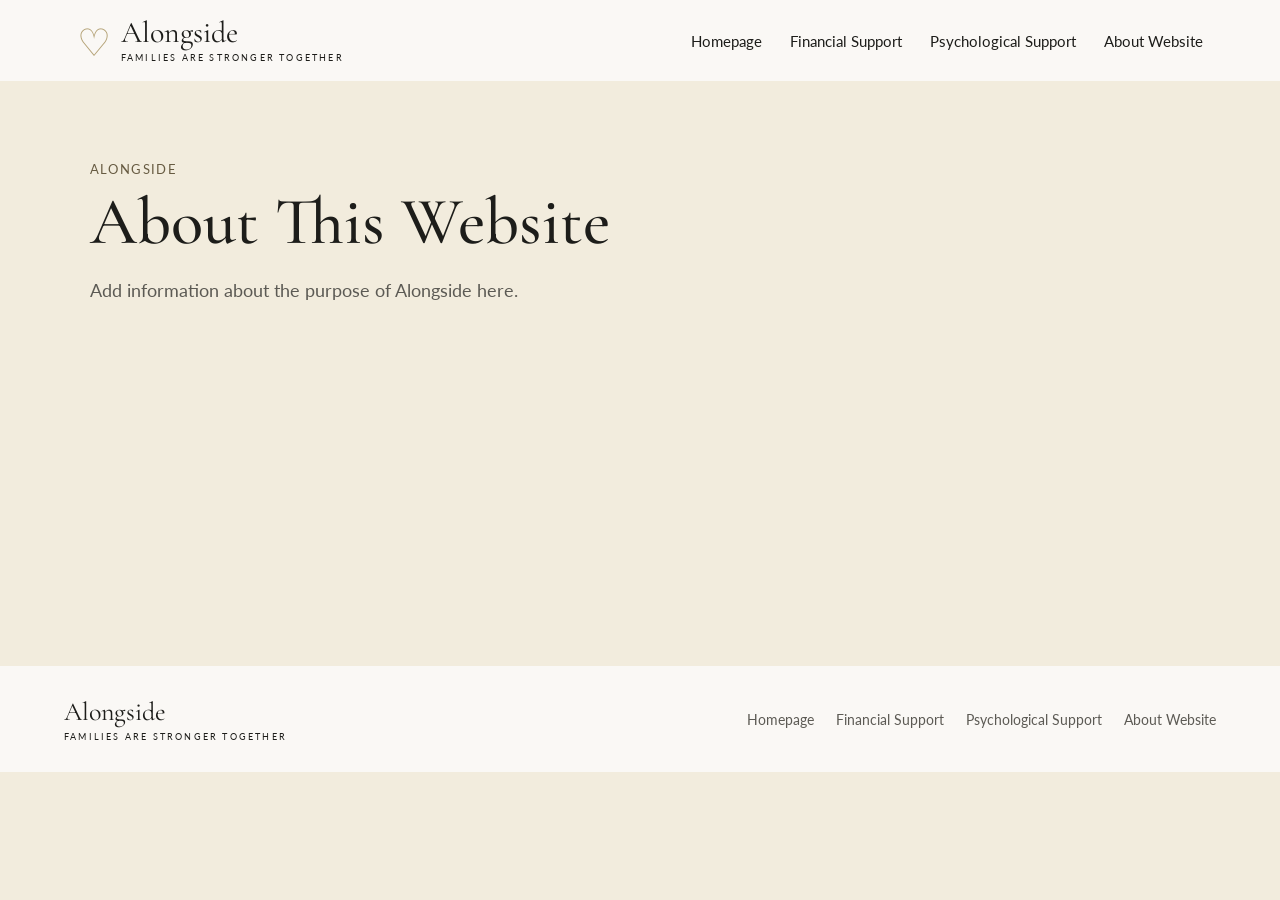
==== about.html @ 99bf8a8e "Add files via upload Add initial website files" ====
<!DOCTYPE html>
<html lang="en">
<head>
  <meta charset="UTF-8">
  <meta name="viewport" content="width=device-width, initial-scale=1.0">
  <title>About This Website | Alongside</title>
  <link rel="preconnect" href="https://fonts.googleapis.com">
  <link rel="preconnect" href="https://fonts.gstatic.com" crossorigin>
  <link href="https://fonts.googleapis.com/css2?family=Cormorant+Garamond:wght@400;500;600&family=Lato:wght@400;700&display=swap" rel="stylesheet">
  <link rel="stylesheet" href="styles.css">
</head>
<body>
  <header class="site-header">
    <a class="brand" href="index.html">
      <span class="brand-heart">♡</span>
      <span>
        <span class="brand-name">Alongside</span>
        <span class="brand-tagline">FAMILIES ARE STRONGER TOGETHER</span>
      </span>
    </a>
    <nav class="nav">
      <a href="index.html">Homepage</a>
      <a href="financial-support.html">Financial Support</a>
      <a href="psychological-support.html">Psychological Support</a>
      <a href="about.html">About Website</a>
    </nav>
  </header>

  <main>
    <section style="padding:80px 7%; min-height:65vh;">
      <p class="eyebrow">ALONGSIDE</p>
      <h1 style="max-width:850px;">About This Website</h1>
      <p class="intro">Add information about the purpose of Alongside here.</p>
    </section>
  </main>

  <footer>
    <div>
      <div class="footer-brand">Alongside</div>
      <div class="footer-tagline">FAMILIES ARE STRONGER TOGETHER</div>
    </div>
    <div class="footer-links">
      <a href="index.html">Homepage</a>
      <a href="financial-support.html">Financial Support</a>
      <a href="psychological-support.html">Psychological Support</a>
      <a href="about.html">About Website</a>
    </div>
  </footer>
</body>
</html>
---- styles.css ----
:root {
  --cream: #F2ECDD;
  --light: #FAF8F5;
  --green: #536B52;
  --gold: #B4A276;
  --text: #1D1D1A;
  --muted: #5C5A54;
  --quote: #EEE5D3;
}

* {
  box-sizing: border-box;
}

html {
  scroll-behavior: smooth;
}

body {
  margin: 0;
  color: var(--text);
  background: var(--cream);
  font-family: "Lato", Arial, sans-serif;
}

a {
  color: inherit;
}

.site-header {
  display: flex;
  align-items: center;
  justify-content: space-between;
  gap: 30px;
  padding: 18px 6%;
  background: var(--light);
}

.brand {
  display: flex;
  align-items: center;
  gap: 10px;
  text-decoration: none;
}

.brand-heart {
  color: var(--gold);
  font-size: 38px;
  line-height: 1;
}

.brand-name {
  display: block;
  font-family: "Cormorant Garamond", serif;
  font-size: 30px;
  line-height: 1;
}

.brand-tagline,
.footer-tagline {
  display: block;
  margin-top: 4px;
  font-size: 9px;
  letter-spacing: 2.2px;
}

.nav {
  display: flex;
  flex-wrap: wrap;
  gap: 28px;
}

.nav a {
  text-decoration: none;
  font-size: 15px;
}

.nav a:hover,
.nav a.active {
  color: var(--green);
}

.hero {
  display: grid;
  grid-template-columns: minmax(0, 1.05fr) minmax(0, 1fr);
  align-items: center;
  min-height: 560px;
}

.hero-image {
  height: 100%;
  min-height: 560px;
}

.image-placeholder {
  height: 100%;
  min-height: 560px;
  display: grid;
  place-items: center;
  padding: 30px;
  background:
    linear-gradient(rgba(255,255,255,.1), rgba(255,255,255,.1)),
    linear-gradient(135deg, #dce5e8, #a8bba6 50%, #d4b96d);
  color: rgba(29, 29, 26, .65);
  font-size: 16px;
}

.hero-copy {
  padding: 70px 8%;
}

.eyebrow {
  margin: 0 0 12px;
  color: #675b42;
  letter-spacing: 1.4px;
  font-size: 13px;
}

h1 {
  max-width: 650px;
  margin: 0 0 22px;
  font-family: "Cormorant Garamond", serif;
  font-size: clamp(48px, 5.2vw, 76px);
  font-weight: 500;
  line-height: .98;
}

.intro {
  max-width: 650px;
  margin-bottom: 28px;
  color: var(--muted);
  font-size: 18px;
  line-height: 1.6;
}

.primary-button {
  display: inline-block;
  padding: 14px 24px;
  border-radius: 999px;
  background: var(--green);
  color: white;
  text-decoration: none;
  font-weight: 700;
}

.resources {
  display: grid;
  grid-template-columns: repeat(3, minmax(0, 1fr));
  gap: 20px;
  padding: 34px 5%;
}

.resource-card {
  display: block;
  min-width: 0;
  padding: 30px;
  border-radius: 18px;
  background: var(--light);
  text-decoration: none;
  transition: transform .2s ease, box-shadow .2s ease;
}

.resource-card:hover {
  transform: translateY(-3px);
  box-shadow: 0 10px 28px rgba(0,0,0,.07);
}

.icon-circle {
  width: 62px;
  height: 62px;
  display: grid;
  place-items: center;
  margin-bottom: 18px;
  border-radius: 50%;
  background: var(--cream);
}

.icon-circle svg {
  width: 34px;
  height: 34px;
  fill: none;
  stroke: var(--gold);
  stroke-width: 2.3;
  stroke-linecap: round;
  stroke-linejoin: round;
}

.resource-card h2 {
  margin: 0 0 10px;
  font-size: 21px;
}

.resource-card p {
  min-height: 72px;
  margin: 0 0 18px;
  color: var(--muted);
  line-height: 1.55;
}

.card-link {
  color: var(--green);
  font-weight: 700;
}

.quote-section {
  display: grid;
  grid-template-columns: 1.4fr .8fr;
  gap: 40px;
  align-items: center;
  padding: 62px 6%;
  background: var(--quote);
}

.quote-mark {
  height: 34px;
  color: var(--gold);
  font-family: Georgia, serif;
  font-size: 70px;
  line-height: 1;
}

blockquote {
  margin: 0;
  font-family: "Cormorant Garamond", serif;
  font-size: clamp(28px, 3vw, 42px);
  font-style: italic;
  line-height: 1.25;
}

.quote-credit {
  margin-top: 24px;
  font-size: 11px;
  letter-spacing: 3px;
}

.hope-note {
  display: flex;
  flex-direction: column;
  align-items: center;
  color: var(--gold);
  font-family: "Cormorant Garamond", serif;
  font-size: 34px;
  font-style: italic;
  line-height: 1.1;
  text-align: center;
}

footer {
  display: flex;
  justify-content: space-between;
  gap: 30px;
  padding: 30px 5%;
  background: var(--light);
}

.footer-brand {
  font-family: "Cormorant Garamond", serif;
  font-size: 26px;
}

.footer-links {
  display: flex;
  flex-wrap: wrap;
  gap: 22px;
  align-items: center;
}

.footer-links a {
  color: var(--muted);
  text-decoration: none;
  font-size: 14px;
}

@media (max-width: 850px) {
  .site-header {
    align-items: flex-start;
    flex-direction: column;
  }

  .nav {
    gap: 14px 20px;
  }

  .hero {
    grid-template-columns: 1fr;
  }

  .hero-image,
  .image-placeholder {
    min-height: 390px;
  }

  .hero-copy {
    padding: 48px 6%;
  }

  .resources {
    grid-template-columns: 1fr;
  }

  .resource-card p {
    min-height: auto;
  }

  .quote-section {
    grid-template-columns: 1fr;
  }

  .hope-note {
    align-items: flex-start;
    text-align: left;
  }

  footer {
    flex-direction: column;
  }
}

@media (max-width: 520px) {
  .site-header {
    padding: 16px 5%;
  }

  .brand-name {
    font-size: 26px;
  }

  .brand-tagline {
    font-size: 8px;
  }

  .nav {
    display: grid;
    grid-template-columns: 1fr 1fr;
    width: 100%;
  }

  h1 {
    font-size: 46px;
  }

  .intro {
    font-size: 16px;
  }

  .hero-image,
  .image-placeholder {
    min-height: 300px;
  }

  .resources {
    padding: 24px 5%;
  }

  .resource-card {
    padding: 24px;
  }
}
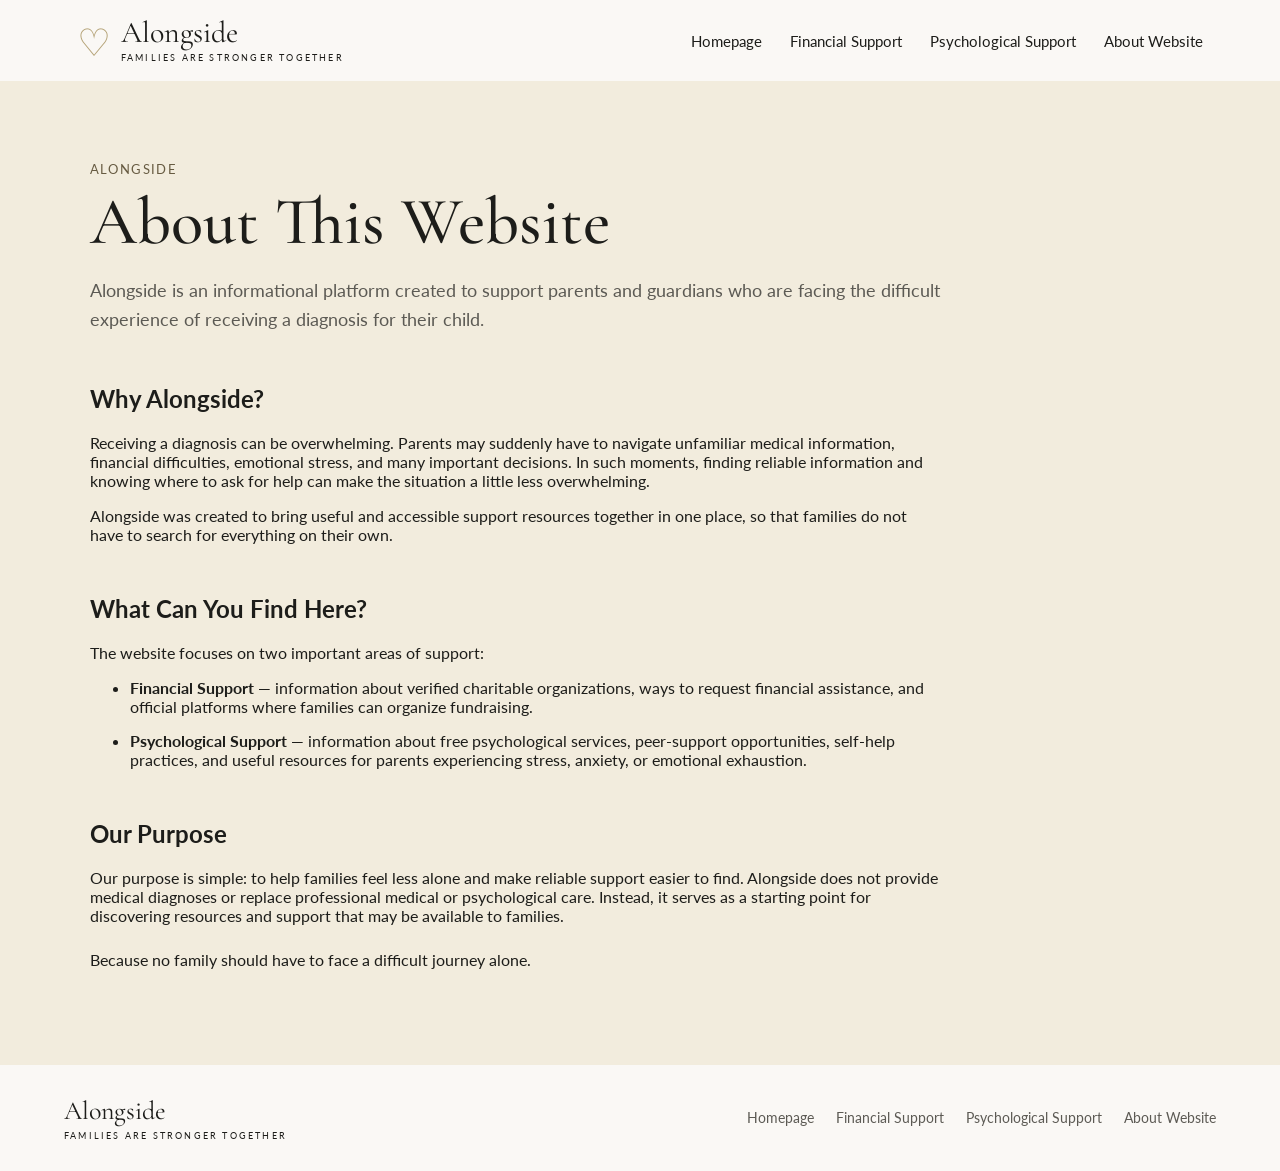
==== commit e93a176b: "Update about.html" ====
--- a/about.html
+++ b/about.html
@@ -26,13 +26,74 @@
     </nav>
   </header>
 
-  <main>
-    <section style="padding:80px 7%; min-height:65vh;">
-      <p class="eyebrow">ALONGSIDE</p>
-      <h1 style="max-width:850px;">About This Website</h1>
-      <p class="intro">Add information about the purpose of Alongside here.</p>
-    </section>
-  </main>
+ <main>
+  <section style="padding:80px 7%; min-height:65vh;">
+    <p class="eyebrow">ALONGSIDE</p>
+
+    <h1 style="max-width:850px;">About This Website</h1>
+
+    <p class="intro" style="max-width:850px;">
+      Alongside is an informational platform created to support parents and
+      guardians who are facing the difficult experience of receiving a
+      diagnosis for their child.
+    </p>
+
+    <div style="max-width:850px; margin-top:50px;">
+
+      <h2>Why Alongside?</h2>
+
+      <p>
+        Receiving a diagnosis can be overwhelming. Parents may suddenly have
+        to navigate unfamiliar medical information, financial difficulties,
+        emotional stress, and many important decisions. In such moments,
+        finding reliable information and knowing where to ask for help can
+        make the situation a little less overwhelming.
+      </p>
+
+      <p>
+        Alongside was created to bring useful and accessible support resources
+        together in one place, so that families do not have to search for
+        everything on their own.
+      </p>
+
+      <h2 style="margin-top:50px;">What Can You Find Here?</h2>
+
+      <p>
+        The website focuses on two important areas of support:
+      </p>
+
+      <ul>
+        <li>
+          <strong>Financial Support</strong> — information about verified
+          charitable organizations, ways to request financial assistance, and
+          official platforms where families can organize fundraising.
+        </li>
+
+        <li style="margin-top:15px;">
+          <strong>Psychological Support</strong> — information about free
+          psychological services, peer-support opportunities, self-help
+          practices, and useful resources for parents experiencing stress,
+          anxiety, or emotional exhaustion.
+        </li>
+      </ul>
+
+      <h2 style="margin-top:50px;">Our Purpose</h2>
+
+      <p>
+        Our purpose is simple: to help families feel less alone and make
+        reliable support easier to find. Alongside does not provide medical
+        diagnoses or replace professional medical or psychological care.
+        Instead, it serves as a starting point for discovering resources and
+        support that may be available to families.
+      </p>
+
+      <p style="margin-top:25px;">
+        Because no family should have to face a difficult journey alone.
+      </p>
+
+    </div>
+  </section>
+</main>
 
   <footer>
     <div>
--- a/styles.css
+++ b/styles.css
@@ -84,12 +84,24 @@
   display: grid;
   grid-template-columns: minmax(0, 1.05fr) minmax(0, 1fr);
   align-items: center;
+  gap: 40px;
   min-height: 560px;
+
+  padding: 10px 5% 35px;
 }
 
 .hero-image {
+  overflow: hidden;
+}
+
+.hero-image img {
+  width: 100%;
   height: 100%;
   min-height: 560px;
+  object-fit: cover;
+  display: block;
+
+  transform: scale(1.04) translate(2.5%, 2%);
 }
 
 .image-placeholder {
@@ -356,3 +368,236 @@
     padding: 24px;
   }
 }
+  /* --------------------------------
+   FINANCIAL SUPPORT PAGE
+----------------------------------- */
+
+.financial-hero {
+  padding: 90px 7% 65px;
+  text-align: center;
+}
+
+.financial-hero h1 {
+  max-width: 900px;
+  margin-left: auto;
+  margin-right: auto;
+}
+
+.financial-intro {
+  max-width: 760px;
+  margin: 0 auto;
+  color: var(--muted);
+  font-size: 18px;
+  line-height: 1.7;
+}
+
+
+/* RESOURCE CARDS */
+
+.support-resources {
+  display: grid;
+  grid-template-columns: repeat(3, minmax(0, 1fr));
+  gap: 22px;
+  padding: 10px 5% 70px;
+}
+
+.support-card {
+  display: flex;
+  flex-direction: column;
+  padding: 32px;
+  background: var(--light);
+  border-radius: 18px;
+  transition: transform 0.2s ease, box-shadow 0.2s ease;
+}
+
+.support-card:hover {
+  transform: translateY(-4px);
+  box-shadow: 0 10px 28px rgba(0, 0, 0, 0.07);
+}
+
+.support-icon {
+  width: 56px;
+  height: 56px;
+  display: grid;
+  place-items: center;
+  margin-bottom: 22px;
+
+  border-radius: 50%;
+
+  background: var(--cream);
+  color: var(--gold);
+
+  font-family: "Cormorant Garamond", serif;
+  font-size: 30px;
+  font-weight: 500;
+}
+
+.support-category {
+  margin: 0 0 8px;
+
+  color: var(--gold);
+
+  font-size: 10px;
+  font-weight: 700;
+  letter-spacing: 1.5px;
+}
+
+.support-card h2 {
+  margin: 0 0 14px;
+
+  font-family: "Cormorant Garamond", serif;
+  font-size: 30px;
+  font-weight: 600;
+}
+
+.support-card p:not(.support-category) {
+  margin: 0 0 25px;
+
+  color: var(--muted);
+
+  font-size: 15px;
+  line-height: 1.6;
+}
+
+.support-link {
+  margin-top: auto;
+
+  color: var(--green);
+
+  text-decoration: none;
+  font-weight: 700;
+}
+
+.support-link:hover {
+  text-decoration: underline;
+}
+
+
+/* INFORMATION BOX */
+
+.financial-note {
+  display: flex;
+  gap: 22px;
+
+  max-width: 1000px;
+
+  margin: 0 auto 75px;
+  padding: 30px;
+
+  background: #EEE5D3;
+  border-radius: 18px;
+}
+
+.note-icon {
+  flex-shrink: 0;
+
+  width: 42px;
+  height: 42px;
+
+  display: grid;
+  place-items: center;
+
+  border: 1px solid var(--gold);
+  border-radius: 50%;
+
+  color: var(--gold);
+
+  font-family: "Cormorant Garamond", serif;
+  font-size: 24px;
+}
+
+.financial-note h2 {
+  margin: 0 0 8px;
+
+  font-size: 19px;
+}
+
+.financial-note p {
+  margin: 0;
+
+  color: var(--muted);
+
+  line-height: 1.65;
+}
+
+
+/* CLOSING SECTION */
+
+.financial-closing {
+  padding: 70px 7%;
+
+  background: #EEE5D3;
+
+  text-align: center;
+}
+
+.financial-closing h2 {
+  max-width: 800px;
+
+  margin: 15px auto 0;
+
+  font-family: "Cormorant Garamond", serif;
+  font-size: 38px;
+  font-weight: 500;
+  line-height: 1.2;
+}
+
+
+/* TABLET */
+
+@media (max-width: 900px) {
+
+  .support-resources {
+    grid-template-columns: repeat(2, minmax(0, 1fr));
+  }
+
+  .financial-note {
+    margin-left: 5%;
+    margin-right: 5%;
+  }
+
+}
+
+
+/* PHONE */
+
+@media (max-width: 600px) {
+
+  .financial-hero {
+    padding: 60px 6% 40px;
+  }
+
+  .financial-hero h1 {
+    font-size: 44px;
+  }
+
+  .financial-intro {
+    font-size: 16px;
+  }
+
+  .support-resources {
+    grid-template-columns: 1fr;
+    padding: 10px 5% 50px;
+  }
+
+  .support-card {
+    padding: 26px;
+  }
+
+  .financial-note {
+    align-items: flex-start;
+
+    margin-bottom: 50px;
+    padding: 24px;
+  }
+
+  .financial-closing {
+    padding: 55px 7%;
+  }
+
+  .financial-closing h2 {
+    font-size: 31px;
+  }
+
+}
+
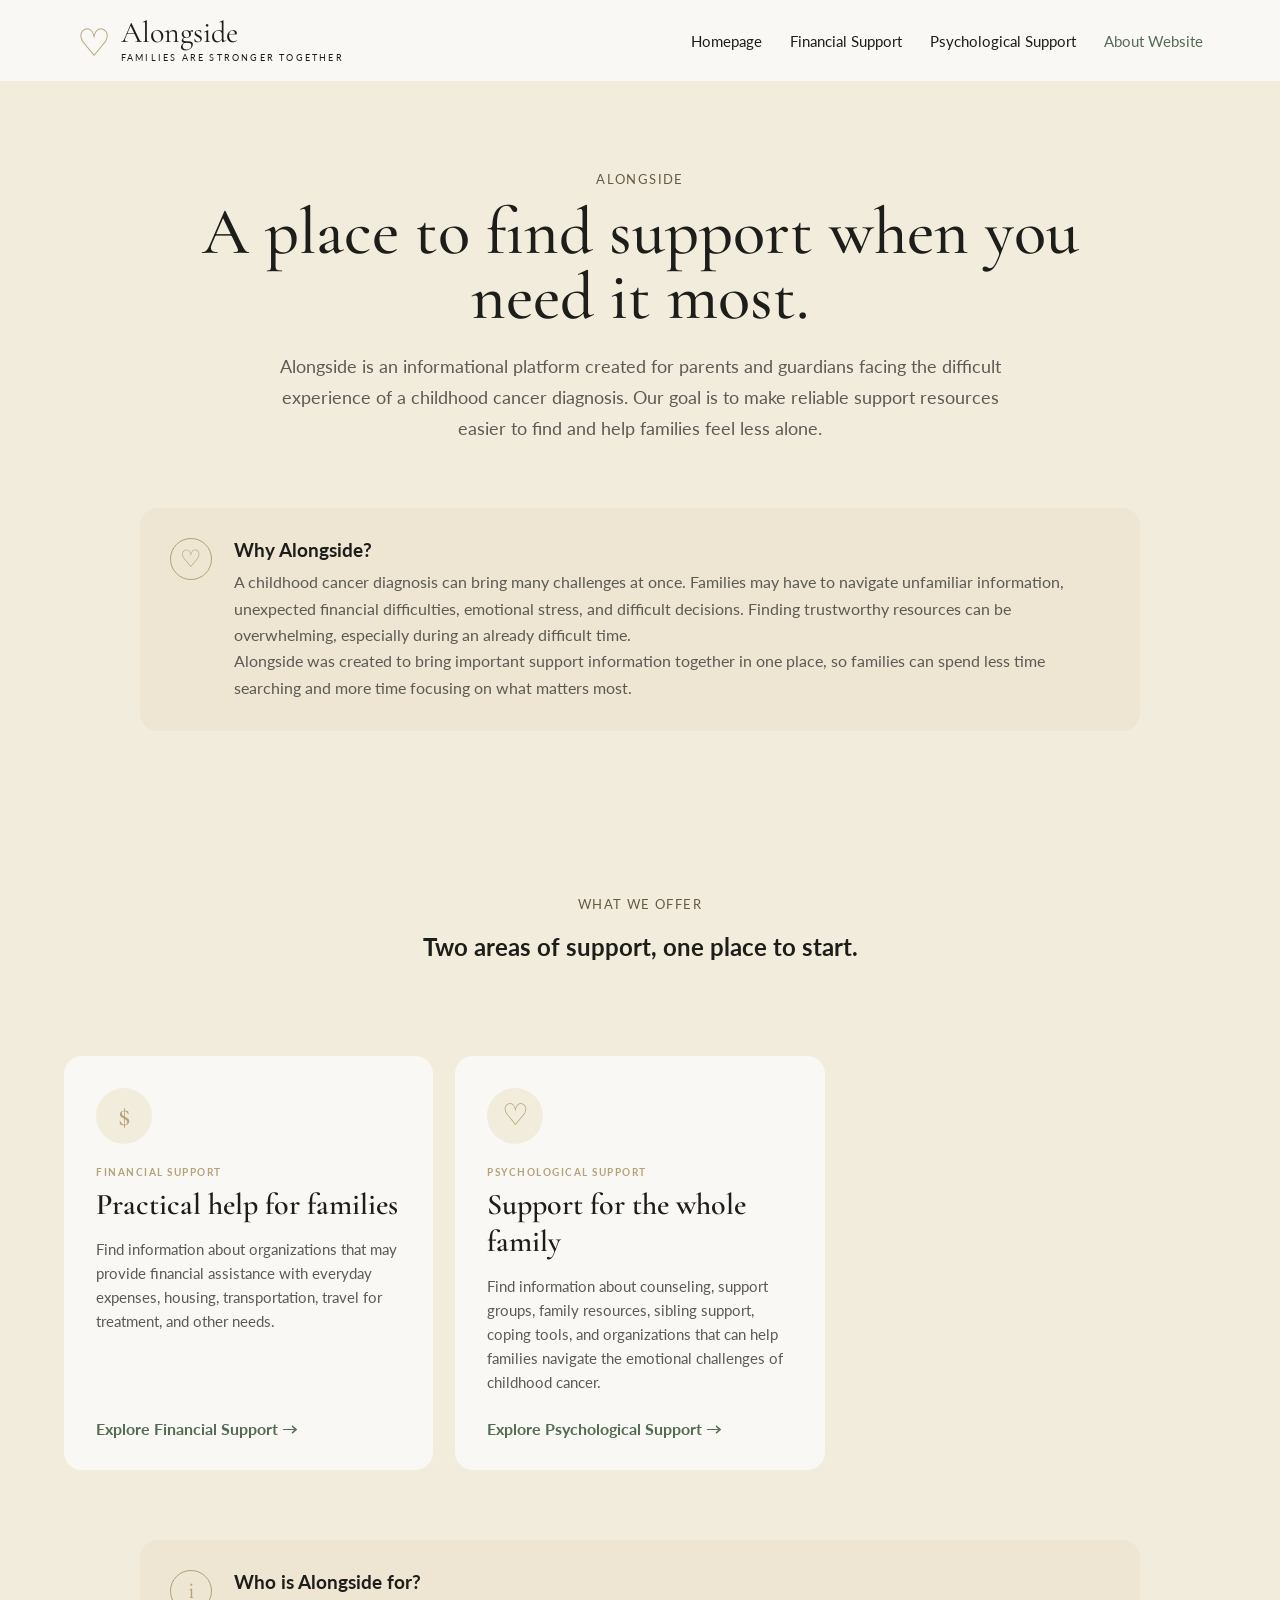
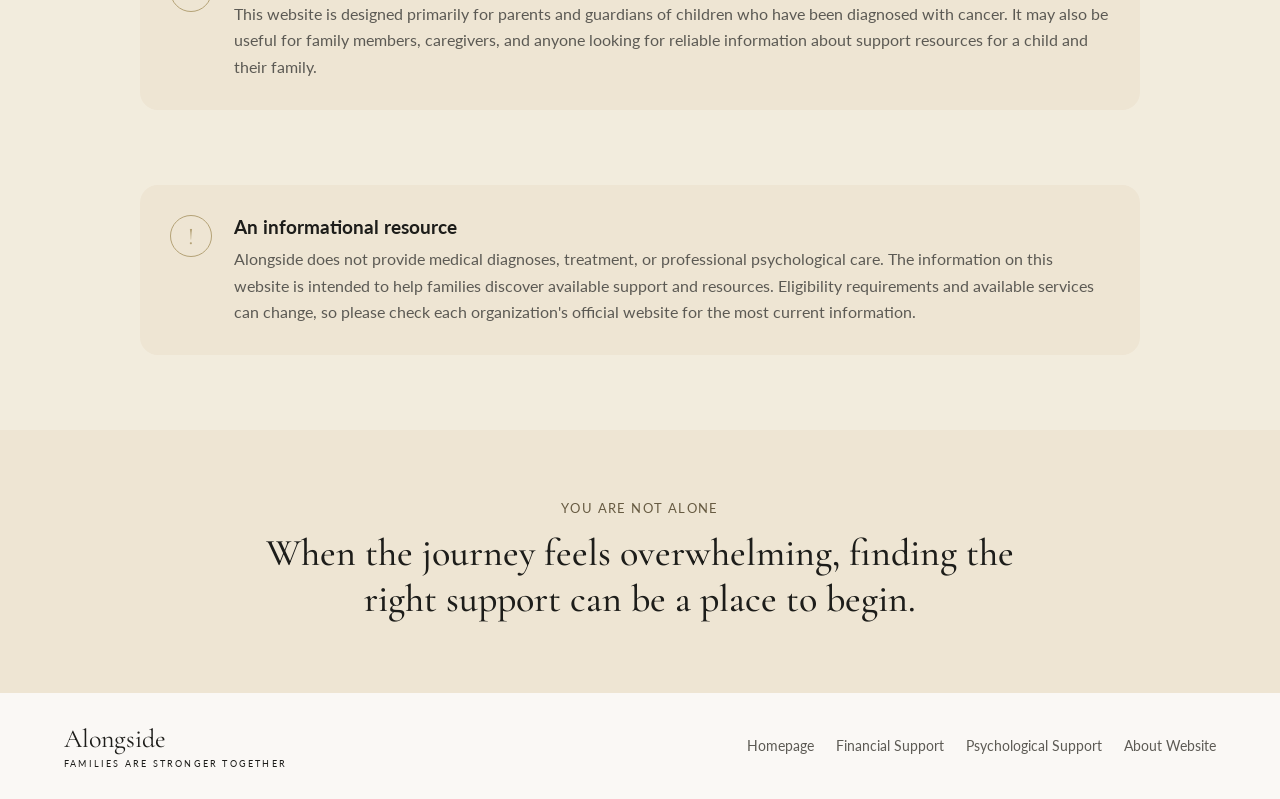
==== commit cd3eacac: "Update about.html" ====
--- a/about.html
+++ b/about.html
@@ -10,6 +10,7 @@
   <link rel="stylesheet" href="styles.css">
 </head>
 <body>
+  <!-- HEADER -->
   <header class="site-header">
     <a class="brand" href="index.html">
       <span class="brand-heart">♡</span>
@@ -22,79 +23,120 @@
       <a href="index.html">Homepage</a>
       <a href="financial-support.html">Financial Support</a>
       <a href="psychological-support.html">Psychological Support</a>
-      <a href="about.html">About Website</a>
+      <a class="active" href="about.html">About Website</a>
     </nav>
   </header>
-
- <main>
-  <section style="padding:80px 7%; min-height:65vh;">
-    <p class="eyebrow">ALONGSIDE</p>
-
-    <h1 style="max-width:850px;">About This Website</h1>
-
-    <p class="intro" style="max-width:850px;">
-      Alongside is an informational platform created to support parents and
-      guardians who are facing the difficult experience of receiving a
-      diagnosis for their child.
-    </p>
-
-    <div style="max-width:850px; margin-top:50px;">
-
-      <h2>Why Alongside?</h2>
-
-      <p>
-        Receiving a diagnosis can be overwhelming. Parents may suddenly have
-        to navigate unfamiliar medical information, financial difficulties,
-        emotional stress, and many important decisions. In such moments,
-        finding reliable information and knowing where to ask for help can
-        make the situation a little less overwhelming.
+  <main>
+    <!-- PAGE INTRO -->
+    <section class="financial-hero">
+      <p class="eyebrow">ALONGSIDE</p>
+      <h1>A place to find support when you need it most.</h1>
+      <p class="financial-intro">
+        Alongside is an informational platform created for parents and
+        guardians facing the difficult experience of a childhood cancer
+        diagnosis. Our goal is to make reliable support resources easier
+        to find and help families feel less alone.
       </p>
-
-      <p>
-        Alongside was created to bring useful and accessible support resources
-        together in one place, so that families do not have to search for
-        everything on their own.
-      </p>
-
-      <h2 style="margin-top:50px;">What Can You Find Here?</h2>
-
-      <p>
-        The website focuses on two important areas of support:
-      </p>
-
-      <ul>
-        <li>
-          <strong>Financial Support</strong> — information about verified
-          charitable organizations, ways to request financial assistance, and
-          official platforms where families can organize fundraising.
-        </li>
-
-        <li style="margin-top:15px;">
-          <strong>Psychological Support</strong> — information about free
-          psychological services, peer-support opportunities, self-help
-          practices, and useful resources for parents experiencing stress,
-          anxiety, or emotional exhaustion.
-        </li>
-      </ul>
-
-      <h2 style="margin-top:50px;">Our Purpose</h2>
-
-      <p>
-        Our purpose is simple: to help families feel less alone and make
-        reliable support easier to find. Alongside does not provide medical
-        diagnoses or replace professional medical or psychological care.
-        Instead, it serves as a starting point for discovering resources and
-        support that may be available to families.
-      </p>
-
-      <p style="margin-top:25px;">
-        Because no family should have to face a difficult journey alone.
-      </p>
-
-    </div>
-  </section>
-</main>
-
+    </section>
+    <!-- WHY ALONGSIDE -->
+    <section class="financial-note">
+      <div class="note-icon">♡</div>
+      <div>
+        <h2>Why Alongside?</h2>
+        <p>
+          A childhood cancer diagnosis can bring many challenges at once.
+          Families may have to navigate unfamiliar information, unexpected
+          financial difficulties, emotional stress, and difficult decisions.
+          Finding trustworthy resources can be overwhelming, especially
+          during an already difficult time.
+        </p>
+        <p>
+          Alongside was created to bring important support information
+          together in one place, so families can spend less time searching
+          and more time focusing on what matters most.
+        </p>
+      </div>
+    </section>
+    <!-- WHAT WE OFFER -->
+    <section class="financial-hero">
+      <p class="eyebrow">WHAT WE OFFER</p>
+      <h2>Two areas of support, one place to start.</h2>
+    </section>
+    <!-- SUPPORT AREAS -->
+    <section class="support-resources">
+      <!-- FINANCIAL SUPPORT -->
+      <article class="support-card">
+        <div class="support-icon" aria-hidden="true">$</div>
+        <p class="support-category">FINANCIAL SUPPORT</p>
+        <h2>Practical help for families</h2>
+        <p>
+          Find information about organizations that may provide financial
+          assistance with everyday expenses, housing, transportation,
+          travel for treatment, and other needs.
+        </p>
+        <a
+          class="support-link"
+          href="financial-support.html">
+          Explore Financial Support →
+        </a>
+      </article>
+      <!-- PSYCHOLOGICAL SUPPORT -->
+      <article class="support-card">
+        <div class="support-icon" aria-hidden="true">♡</div>
+        <p class="support-category">PSYCHOLOGICAL SUPPORT</p>
+        <h2>Support for the whole family</h2>
+        <p>
+          Find information about counseling, support groups, family
+          resources, sibling support, coping tools, and organizations
+          that can help families navigate the emotional challenges of
+          childhood cancer.
+        </p>
+        <a
+          class="support-link"
+          href="psychological-support.html">
+          Explore Psychological Support →
+        </a>
+      </article>
+    </section>
+    <!-- WHO IT IS FOR -->
+    <section class="financial-note">
+      <div class="note-icon">i</div>
+      <div>
+        <h2>Who is Alongside for?</h2>
+        <p>
+          This website is designed primarily for parents and guardians of
+          children who have been diagnosed with cancer. It may also be
+          useful for family members, caregivers, and anyone looking for
+          reliable information about support resources for a child and
+          their family.
+        </p>
+      </div>
+    </section>
+    <!-- IMPORTANT INFORMATION -->
+    <section class="financial-note">
+      <div class="note-icon">!</div>
+      <div>
+        <h2>An informational resource</h2>
+        <p>
+          Alongside does not provide medical diagnoses, treatment, or
+          professional psychological care. The information on this website
+          is intended to help families discover available support and
+          resources. Eligibility requirements and available services can
+          change, so please check each organization's official website
+          for the most current information.
+        </p>
+      </div>
+    </section>
+    <!-- CLOSING -->
+    <section class="financial-closing">
+      <p class="eyebrow">YOU ARE NOT ALONE</p>
+      <h2>
+        When the journey feels overwhelming, finding the right support
+        can be a place to begin.
+      </h2>
+    </section>
+  </main>
+  <!-- FOOTER -->
   <footer>
     <div>
       <div class="footer-brand">Alongside</div>
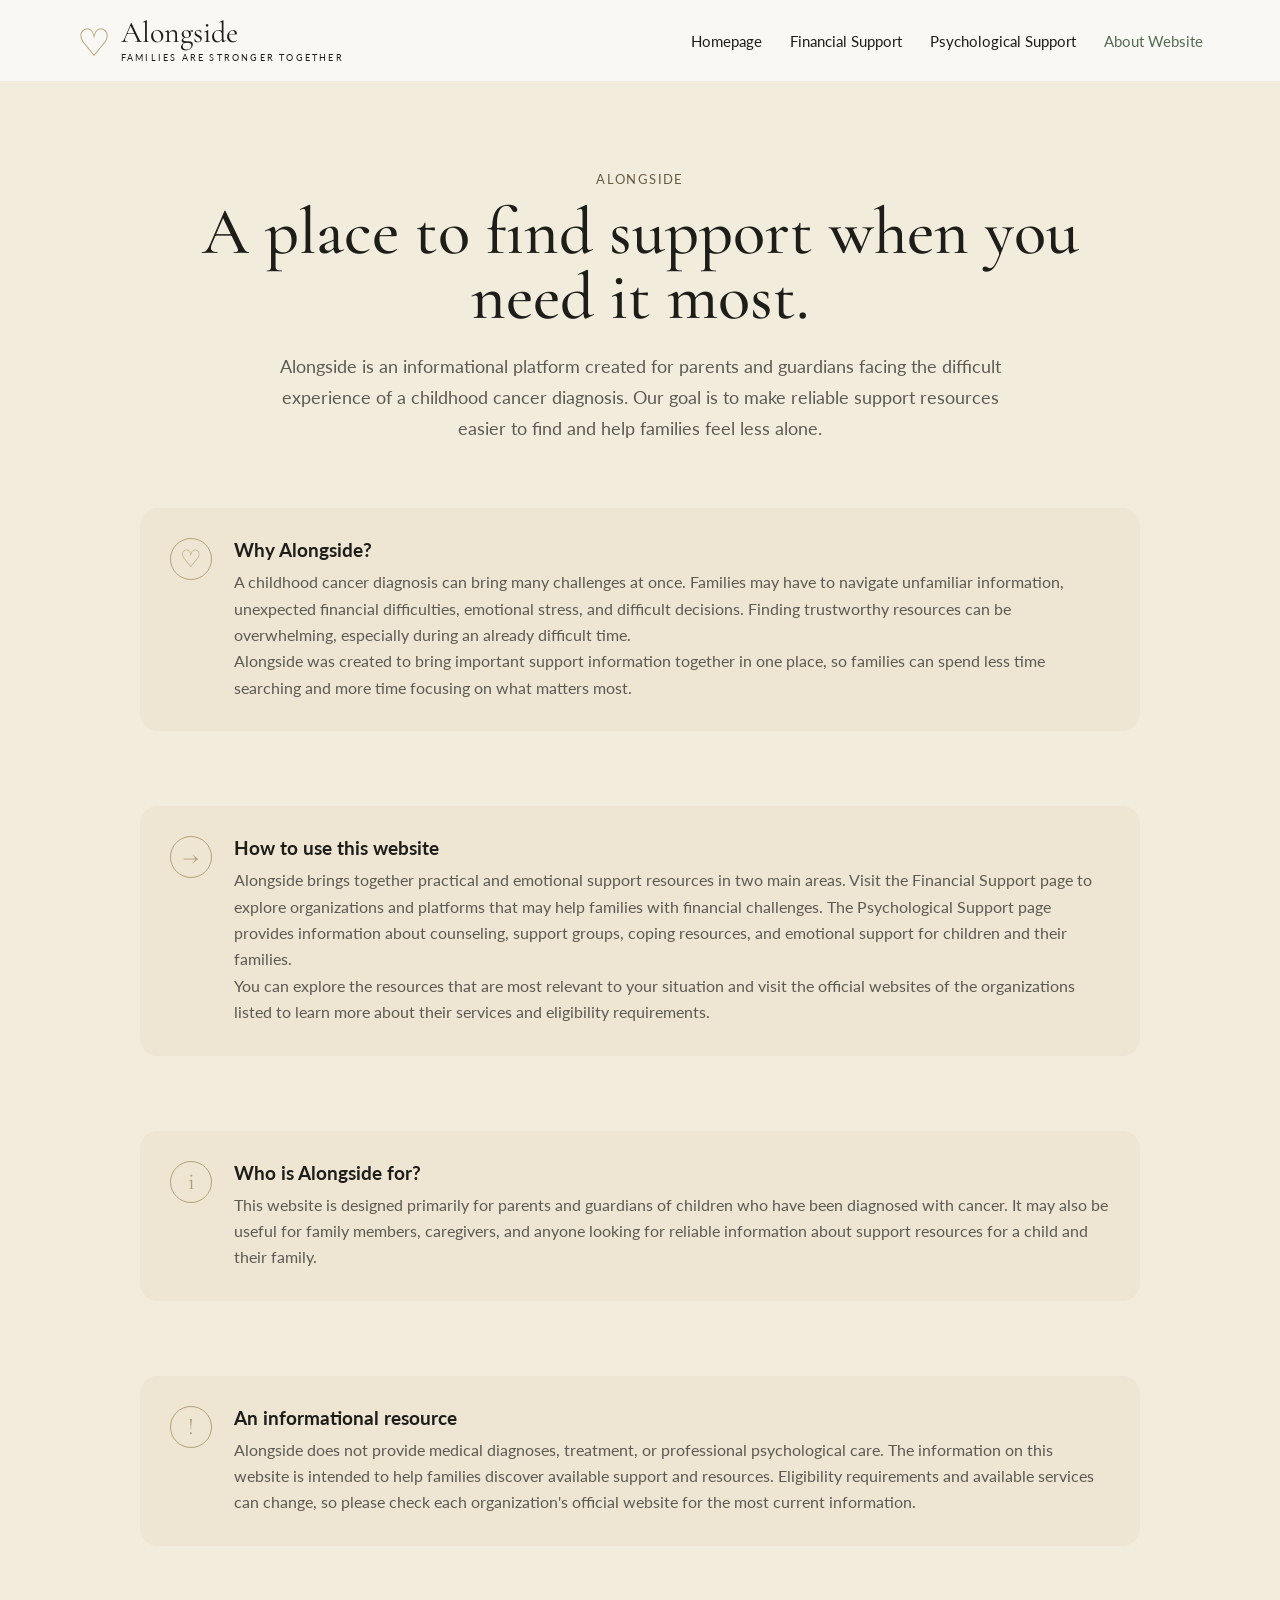
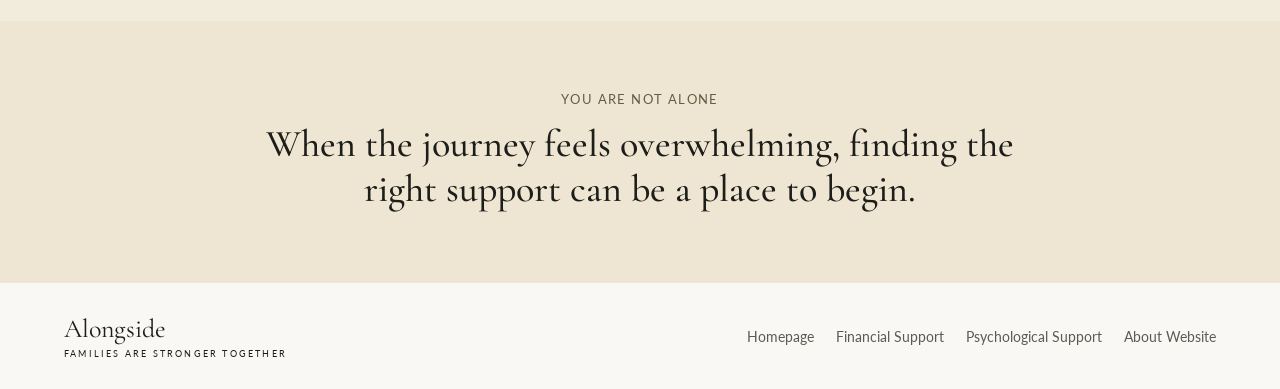
==== commit 6ac8fc88: "Update about.html" ====
--- a/about.html
+++ b/about.html
@@ -3,46 +3,68 @@
 <head>
   <meta charset="UTF-8">
   <meta name="viewport" content="width=device-width, initial-scale=1.0">
+
   <title>About This Website | Alongside</title>
+
   <link rel="preconnect" href="https://fonts.googleapis.com">
   <link rel="preconnect" href="https://fonts.gstatic.com" crossorigin>
+
   <link href="https://fonts.googleapis.com/css2?family=Cormorant+Garamond:wght@400;500;600&family=Lato:wght@400;700&display=swap" rel="stylesheet">
+
   <link rel="stylesheet" href="styles.css">
 </head>
+
 <body>
-  <!-- HEADER -->
+
   <header class="site-header">
+
     <a class="brand" href="index.html">
       <span class="brand-heart">♡</span>
+
       <span>
         <span class="brand-name">Alongside</span>
         <span class="brand-tagline">FAMILIES ARE STRONGER TOGETHER</span>
       </span>
     </a>
+
     <nav class="nav">
       <a href="index.html">Homepage</a>
       <a href="financial-support.html">Financial Support</a>
       <a href="psychological-support.html">Psychological Support</a>
       <a class="active" href="about.html">About Website</a>
     </nav>
+
   </header>
+
+
   <main>
-    <!-- PAGE INTRO -->
+
+    <!-- INTRO -->
     <section class="financial-hero">
+
       <p class="eyebrow">ALONGSIDE</p>
+
       <h1>A place to find support when you need it most.</h1>
+
       <p class="financial-intro">
         Alongside is an informational platform created for parents and
         guardians facing the difficult experience of a childhood cancer
         diagnosis. Our goal is to make reliable support resources easier
         to find and help families feel less alone.
       </p>
+
     </section>
+
+
     <!-- WHY ALONGSIDE -->
     <section class="financial-note">
+
       <div class="note-icon">♡</div>
+
       <div>
+
         <h2>Why Alongside?</h2>
+
         <p>
           A childhood cancer diagnosis can bring many challenges at once.
           Families may have to navigate unfamiliar information, unexpected
@@ -50,59 +72,56 @@
           Finding trustworthy resources can be overwhelming, especially
           during an already difficult time.
         </p>
+
         <p>
           Alongside was created to bring important support information
           together in one place, so families can spend less time searching
           and more time focusing on what matters most.
         </p>
+
       </div>
+
     </section>
-    <!-- WHAT WE OFFER -->
-    <section class="financial-hero">
-      <p class="eyebrow">WHAT WE OFFER</p>
-      <h2>Two areas of support, one place to start.</h2>
-    </section>
-    <!-- SUPPORT AREAS -->
-    <section class="support-resources">
-      <!-- FINANCIAL SUPPORT -->
-      <article class="support-card">
-        <div class="support-icon" aria-hidden="true">$</div>
-        <p class="support-category">FINANCIAL SUPPORT</p>
-        <h2>Practical help for families</h2>
-        <p>
-          Find information about organizations that may provide financial
-          assistance with everyday expenses, housing, transportation,
-          travel for treatment, and other needs.
-        </p>
-        <a
-          class="support-link"
-          href="financial-support.html">
-          Explore Financial Support →
-        </a>
-      </article>
-      <!-- PSYCHOLOGICAL SUPPORT -->
-      <article class="support-card">
-        <div class="support-icon" aria-hidden="true">♡</div>
-        <p class="support-category">PSYCHOLOGICAL SUPPORT</p>
-        <h2>Support for the whole family</h2>
-        <p>
-          Find information about counseling, support groups, family
-          resources, sibling support, coping tools, and organizations
-          that can help families navigate the emotional challenges of
-          childhood cancer.
-        </p>
-        <a
-          class="support-link"
-          href="psychological-support.html">
-          Explore Psychological Support →
-        </a>
-      </article>
-    </section>
-    <!-- WHO IT IS FOR -->
+
+
+   <!-- HOW TO USE THIS WEBSITE -->
+<section class="financial-note">
+
+  <div class="note-icon">→</div>
+
+  <div>
+
+    <h2>How to use this website</h2>
+
+    <p>
+      Alongside brings together practical and emotional support resources
+      in two main areas. Visit the Financial Support page to explore
+      organizations and platforms that may help families with financial
+      challenges. The Psychological Support page provides information
+      about counseling, support groups, coping resources, and emotional
+      support for children and their families.
+    </p>
+
+    <p>
+      You can explore the resources that are most relevant to your
+      situation and visit the official websites of the organizations
+      listed to learn more about their services and eligibility
+      requirements.
+    </p>
+
+  </div>
+
+</section>
+
+    <!-- WHO IS IT FOR -->
     <section class="financial-note">
+
       <div class="note-icon">i</div>
+
       <div>
+
         <h2>Who is Alongside for?</h2>
+
         <p>
           This website is designed primarily for parents and guardians of
           children who have been diagnosed with cancer. It may also be
@@ -110,13 +129,21 @@
           reliable information about support resources for a child and
           their family.
         </p>
+
       </div>
+
     </section>
-    <!-- IMPORTANT INFORMATION -->
+
+
+    <!-- INFORMATIONAL RESOURCE -->
     <section class="financial-note">
+
       <div class="note-icon">!</div>
+
       <div>
+
         <h2>An informational resource</h2>
+
         <p>
           Alongside does not provide medical diagnoses, treatment, or
           professional psychological care. The information on this website
@@ -125,29 +152,44 @@
           change, so please check each organization's official website
           for the most current information.
         </p>
+
       </div>
+
     </section>
+
+
     <!-- CLOSING -->
     <section class="financial-closing">
+
       <p class="eyebrow">YOU ARE NOT ALONE</p>
+
       <h2>
         When the journey feels overwhelming, finding the right support
         can be a place to begin.
       </h2>
+
     </section>
+
   </main>
-  <!-- FOOTER -->
+
+
   <footer>
+
     <div>
       <div class="footer-brand">Alongside</div>
-      <div class="footer-tagline">FAMILIES ARE STRONGER TOGETHER</div>
+      <div class="footer-tagline">
+        FAMILIES ARE STRONGER TOGETHER
+      </div>
     </div>
+
     <div class="footer-links">
       <a href="index.html">Homepage</a>
       <a href="financial-support.html">Financial Support</a>
       <a href="psychological-support.html">Psychological Support</a>
       <a href="about.html">About Website</a>
     </div>
+
   </footer>
+
 </body>
 </html>
